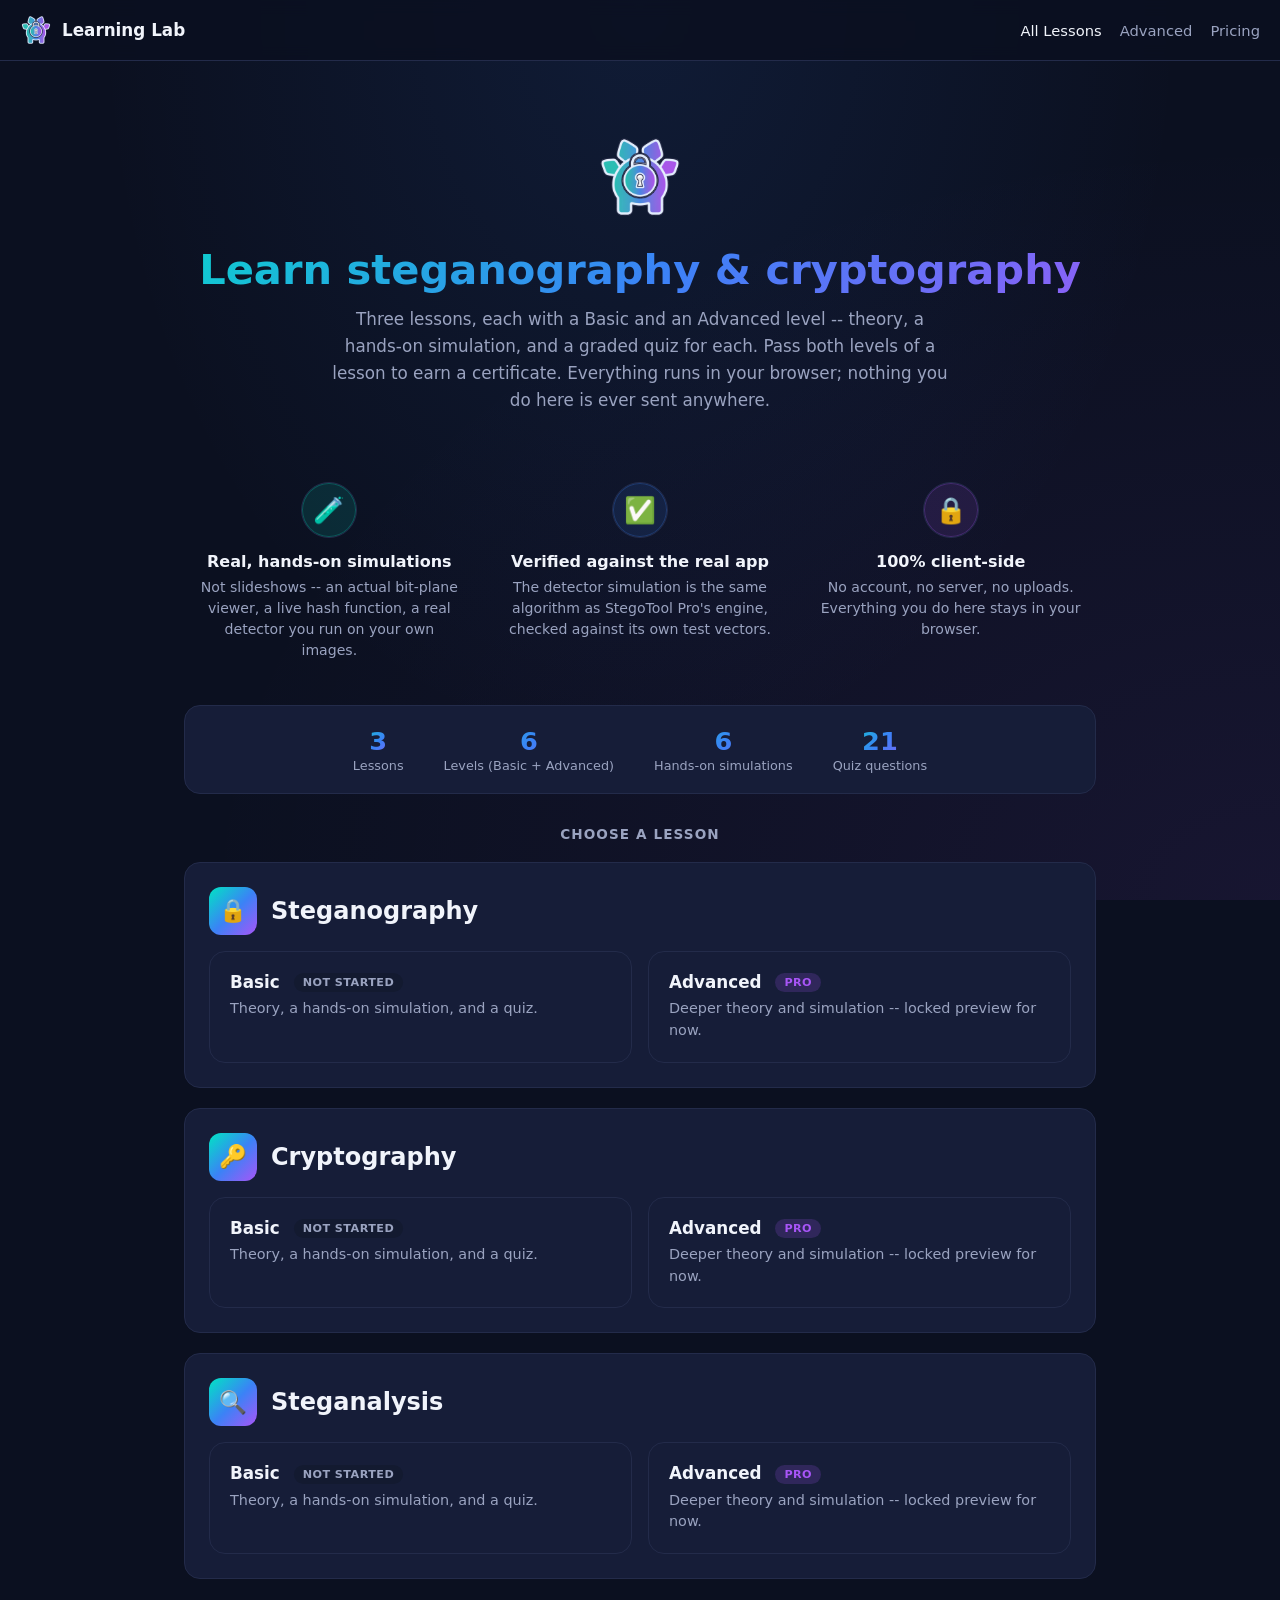
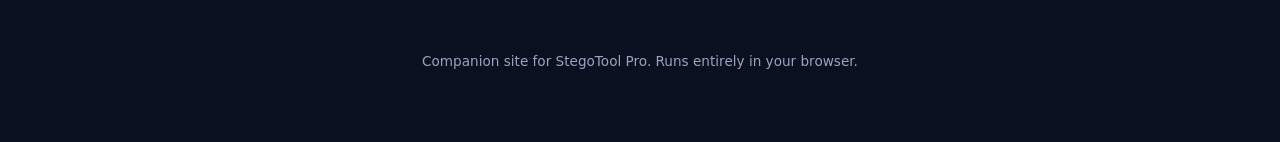
==== index.html @ da10e9cb "Add StegoTool Pro Learning Lab static site" ====
<!DOCTYPE html>
<html lang="en">
<head>
<meta charset="UTF-8">
<meta name="viewport" content="width=device-width, initial-scale=1.0">
<meta http-equiv="Cache-Control" content="no-cache, no-store, must-revalidate">
<title>StegoTool Pro Learning Lab</title>
<link rel="stylesheet" href="styles.css?v=2">
</head>
<body>

<nav class="site-nav">
  <a href="index.html" class="brand"><img src="assets/logo.png" alt=""> Learning Lab</a>
  <ul class="nav-links">
    <li><a href="index.html" class="active">All Lessons</a></li>
    <li><a href="advanced.html">Advanced</a></li>
    <li><a href="pricing.html">Pricing</a></li>
  </ul>
</nav>

<section class="hero">
  <img class="logo" src="assets/logo.png" alt="StegoTool Pro">
  <h1>Learn steganography &amp; cryptography</h1>
  <p>
    Three lessons, each with a Basic and an Advanced level -- theory, a hands-on
    simulation, and a graded quiz for each. Pass both levels of a lesson to earn a
    certificate. Everything runs in your browser; nothing you do here is ever sent
    anywhere.
  </p>
</section>

<div class="container">
  <div class="feature-row">
    <div class="feature-item">
      <div class="feature-icon tone-teal">🧪</div>
      <h3>Real, hands-on simulations</h3>
      <p>Not slideshows -- an actual bit-plane viewer, a live hash function, a real detector you run on your own images.</p>
    </div>
    <div class="feature-item">
      <div class="feature-icon tone-blue">✅</div>
      <h3>Verified against the real app</h3>
      <p>The detector simulation is the same algorithm as StegoTool Pro's engine, checked against its own test vectors.</p>
    </div>
    <div class="feature-item">
      <div class="feature-icon tone-purple">🔒</div>
      <h3>100% client-side</h3>
      <p>No account, no server, no uploads. Everything you do here stays in your browser.</p>
    </div>
  </div>

  <div id="stats-bar" class="stats-bar"></div>

  <p class="section-heading">Choose a lesson</p>
  <div id="lessons-list"></div>
</div>

<footer>
  <p>Companion site for StegoTool Pro. Runs entirely in your browser.</p>
</footer>

<script src="js/lessons-data.js?v=2"></script>
<script src="js/progress.js?v=2"></script>
<script>
  const listEl = document.getElementById("lessons-list");

  // Real numbers computed from the actual content -- not fabricated stats.
  (function renderStats() {
    const lessonIds = Object.keys(LESSONS);
    let totalQuestions = 0, totalSimulations = 0;
    lessonIds.forEach((id) => {
      totalQuestions += LESSONS[id].basic.quiz.length + LESSONS[id].advanced.quiz.length;
      totalSimulations += 2; // one per level
    });
    const stats = [
      [lessonIds.length, "Lessons"],
      [lessonIds.length * 2, "Levels (Basic + Advanced)"],
      [totalSimulations, "Hands-on simulations"],
      [totalQuestions, "Quiz questions"]
    ];
    document.getElementById("stats-bar").innerHTML = stats.map(([value, label]) => `
      <div><div class="stat-value">${value}</div><div class="stat-label">${label}</div></div>
    `).join("");
  })();

  function levelStatusBadge(lessonId, level) {
    const result = getLevelResult(lessonId, level);
    if (!result) return `<span class="badge" style="background: var(--bg-elevated); color: var(--text-muted);">Not started</span>`;
    if (result.passed) return `<span class="badge badge-free">Passed (${Math.round(result.percent * 100)}%)</span>`;
    return `<span class="badge" style="background: rgba(251,191,36,0.15); color: var(--warning);">Attempted (${Math.round(result.percent * 100)}%)</span>`;
  }

  Object.entries(LESSONS).forEach(([id, lesson]) => {
    const complete = isLessonComplete(id);
    const card = document.createElement("div");
    card.className = "card";
    card.innerHTML = `
      <div style="display:flex; align-items:center; gap: 14px; margin-bottom: 16px;">
        <div class="lesson-icon-badge">${lesson.icon}</div>
        <h2 style="margin: 0;">${lesson.title}</h2>
        ${complete ? `<span class="badge badge-free">🎓 Certified</span>` : ""}
      </div>
      <div class="card-grid" style="grid-template-columns: 1fr 1fr;">
        <a class="tile" href="lesson.html?lesson=${id}&level=basic">
          <h3>Basic ${levelStatusBadge(id, "basic")}</h3>
          <p>Theory, a hands-on simulation, and a quiz.</p>
        </a>
        <a class="tile" href="lesson.html?lesson=${id}&level=advanced">
          <h3>Advanced <span class="badge badge-pro">Pro</span></h3>
          <p>Deeper theory and simulation -- locked preview for now.</p>
        </a>
      </div>
      ${complete ? `<p style="margin-top:12px;"><a class="btn btn-outline" href="certificate.html?lesson=${id}">🎓 View your certificate</a></p>` : ""}
    `;
    listEl.appendChild(card);
  });
</script>
</body>
</html>
---- styles.css ----
:root {
  --bg: #0b1020;
  --bg-elevated: #131a30;
  --card: #161d38;
  --card-border: #232b4a;
  --text: #f1f4fb;
  --text-muted: #9aa3c0;
  --teal: #00e5c3;
  --blue: #3b82f6;
  --purple: #a855f7;
  --gradient: linear-gradient(135deg, var(--teal), var(--blue) 52%, var(--purple));
  --success: #34d399;
  --warning: #fbbf24;
  --danger: #f87171;
  --radius: 16px;
  --radius-sm: 10px;
  --max-width: 960px;
}

* { box-sizing: border-box; }

html, body {
  margin: 0;
  padding: 0;
  background: var(--bg);
  color: var(--text);
  font-family: "Segoe UI", system-ui, -apple-system, Roboto, sans-serif;
  scroll-behavior: smooth;
}

body {
  background-image:
    radial-gradient(ellipse at top, rgba(59, 130, 246, 0.10), transparent 60%),
    radial-gradient(ellipse at bottom right, rgba(168, 85, 247, 0.08), transparent 60%);
  background-attachment: fixed;
}

a { color: var(--blue); }
a:hover { color: var(--teal); }

.container {
  max-width: var(--max-width);
  margin: 0 auto;
  padding: 0 24px;
}

/* ---- Nav ---- */
nav.site-nav {
  display: flex;
  align-items: center;
  justify-content: space-between;
  flex-wrap: wrap;
  gap: 10px 16px;
  padding: 14px 20px;
  border-bottom: 1px solid var(--card-border);
  backdrop-filter: blur(8px);
  position: sticky;
  top: 0;
  background: rgba(11, 16, 32, 0.85);
  z-index: 10;
}

.brand {
  display: flex;
  align-items: center;
  gap: 10px;
  text-decoration: none;
  color: var(--text);
  font-weight: 700;
  font-size: 1.05rem;
}

.brand img { width: 32px; height: 32px; }

.nav-links {
  display: flex;
  flex-wrap: wrap;
  gap: 8px 18px;
  list-style: none;
  margin: 0;
  padding: 0;
}

.nav-links a {
  color: var(--text-muted);
  text-decoration: none;
  font-size: 0.92rem;
  font-weight: 500;
  white-space: nowrap;
}

.nav-links a:hover, .nav-links a.active { color: var(--text); }

@media (max-width: 640px) {
  nav.site-nav { justify-content: center; text-align: center; }
  .nav-links { justify-content: center; width: 100%; gap: 6px 14px; }
  .nav-links a { font-size: 0.85rem; }
  .brand { font-size: 1rem; }
}

/* ---- Hero ---- */
.hero {
  text-align: center;
  padding: 72px 24px 48px;
}

.hero img.logo { width: 88px; height: 88px; margin-bottom: 20px; }

.hero h1 {
  font-size: clamp(1.8rem, 4vw, 2.6rem);
  margin: 0 0 12px;
  background: var(--gradient);
  -webkit-background-clip: text;
  background-clip: text;
  color: transparent;
}

.hero p {
  color: var(--text-muted);
  font-size: 1.05rem;
  max-width: 620px;
  margin: 0 auto;
  line-height: 1.6;
}

/* ---- Feature row + stats bar ---- */
.feature-row {
  display: grid;
  grid-template-columns: repeat(auto-fit, minmax(220px, 1fr));
  gap: 20px;
  margin: 8px 0 32px;
}
.feature-item { text-align: center; padding: 12px; }
.feature-icon {
  width: 56px; height: 56px;
  margin: 0 auto 14px;
  border-radius: 50%;
  display: flex; align-items: center; justify-content: center;
  font-size: 1.6rem;
  border: 1px solid var(--card-border);
}
.feature-icon.tone-teal { background: rgba(0, 229, 195, 0.12); box-shadow: 0 0 0 1px rgba(0,229,195,0.25) inset; }
.feature-icon.tone-blue { background: rgba(59, 130, 246, 0.12); box-shadow: 0 0 0 1px rgba(59,130,246,0.25) inset; }
.feature-icon.tone-purple { background: rgba(168, 85, 247, 0.12); box-shadow: 0 0 0 1px rgba(168,85,247,0.25) inset; }

.section-heading {
  text-align: center;
  font-size: 0.85rem;
  font-weight: 700;
  letter-spacing: 0.08em;
  text-transform: uppercase;
  color: var(--text-muted);
  margin: 8px 0 20px;
}

.lesson-icon-badge {
  width: 48px; height: 48px;
  border-radius: 12px;
  background: var(--gradient);
  display: flex; align-items: center; justify-content: center;
  font-size: 1.4rem;
  flex-shrink: 0;
}
.feature-item h3 { margin: 0 0 6px; font-size: 1rem; }
.feature-item p { margin: 0; color: var(--text-muted); font-size: 0.88rem; line-height: 1.5; }

.stats-bar {
  display: flex;
  justify-content: center;
  gap: 40px;
  flex-wrap: wrap;
  padding: 20px 24px;
  border-radius: var(--radius);
  background: var(--card);
  border: 1px solid var(--card-border);
  margin-bottom: 32px;
  text-align: center;
}
.stats-bar .stat-value {
  font-size: 1.6rem;
  font-weight: 700;
  background: var(--gradient);
  -webkit-background-clip: text;
  background-clip: text;
  color: transparent;
}
.stats-bar .stat-label { color: var(--text-muted); font-size: 0.8rem; margin-top: 2px; }

/* ---- Cards / Sections ---- */
.card {
  background: var(--card);
  border: 1px solid var(--card-border);
  border-radius: var(--radius);
  padding: 24px;
  margin-bottom: 20px;
}

.card h2 { margin-top: 0; }
.card h3 { color: var(--text); }

.card-grid {
  display: grid;
  grid-template-columns: repeat(auto-fit, minmax(240px, 1fr));
  gap: 16px;
}

.tile {
  background: var(--card);
  border: 1px solid var(--card-border);
  border-radius: var(--radius);
  padding: 20px;
  text-decoration: none;
  color: var(--text);
  display: block;
  transition: border-color 0.15s ease, transform 0.15s ease;
}

.tile:hover { border-color: var(--blue); transform: translateY(-2px); }

.tile .icon {
  width: 40px;
  height: 40px;
  border-radius: var(--radius-sm);
  background: var(--gradient);
  display: flex;
  align-items: center;
  justify-content: center;
  font-size: 1.2rem;
  margin-bottom: 12px;
}

.tile h3 { margin: 0 0 6px; font-size: 1.05rem; }
.tile p { margin: 0; color: var(--text-muted); font-size: 0.9rem; line-height: 1.5; }

.badge {
  display: inline-block;
  font-size: 0.7rem;
  font-weight: 700;
  letter-spacing: 0.04em;
  text-transform: uppercase;
  padding: 3px 9px;
  border-radius: 999px;
  margin-left: 8px;
  vertical-align: middle;
}

.badge-free { background: rgba(52, 211, 153, 0.15); color: var(--success); }
.badge-pro { background: rgba(168, 85, 247, 0.18); color: var(--purple); }

/* ---- Buttons ---- */
.btn {
  display: inline-flex;
  align-items: center;
  gap: 8px;
  padding: 12px 22px;
  border-radius: 999px;
  font-weight: 600;
  font-size: 0.95rem;
  text-decoration: none;
  border: none;
  cursor: pointer;
}

.btn-primary {
  background: var(--gradient);
  color: #06111f;
}

.btn-outline {
  background: transparent;
  border: 1px solid var(--card-border);
  color: var(--text);
}

.btn-outline:hover { border-color: var(--blue); }
.btn:disabled { opacity: 0.5; cursor: not-allowed; }

/* ---- Locked / Pro content ---- */
.locked {
  position: relative;
  filter: blur(3px);
  pointer-events: none;
  user-select: none;
}

.lock-overlay {
  position: absolute;
  inset: 0;
  display: flex;
  flex-direction: column;
  align-items: center;
  justify-content: center;
  gap: 12px;
  text-align: center;
  padding: 24px;
}

.lock-overlay-wrap { position: relative; }

/* ---- Quiz ---- */
.quiz-option {
  display: block;
  width: 100%;
  text-align: left;
  padding: 14px 16px;
  margin-bottom: 8px;
  border-radius: var(--radius-sm);
  border: 1px solid var(--card-border);
  background: var(--bg-elevated);
  color: var(--text);
  cursor: pointer;
  font-size: 0.95rem;
}

.quiz-option:hover { border-color: var(--blue); }
.quiz-option.correct { border-color: var(--success); background: rgba(52, 211, 153, 0.1); }
.quiz-option.incorrect { border-color: var(--danger); background: rgba(248, 113, 113, 0.1); }

.note {
  border-radius: var(--radius-sm);
  padding: 14px 16px;
  font-size: 0.9rem;
  line-height: 1.55;
  background: var(--bg-elevated);
  border: 1px solid var(--card-border);
  color: var(--text-muted);
}

.note-warning { border-color: rgba(251, 191, 36, 0.4); color: #fde68a; }

footer {
  text-align: center;
  padding: 40px 24px 60px;
  color: var(--text-muted);
  font-size: 0.85rem;
}

footer a { color: var(--text-muted); }

/* ---- Theory diagrams ---- */
.diagram {
  width: 100%;
  max-width: 480px;
  display: block;
  margin: 16px auto;
  background: var(--bg-elevated);
  border: 1px solid var(--card-border);
  border-radius: var(--radius-sm);
  padding: 8px;
}
.d-label { fill: var(--text); font-size: 13px; font-weight: 600; }
.d-hint { fill: var(--text-muted); font-size: 11px; }
.d-hint-strong { fill: var(--teal); font-size: 12px; font-weight: 600; }
.d-bit { fill: var(--text); font-size: 16px; font-weight: 700; font-family: monospace; }

/* ---- Simulations (shared across lesson pages) ---- */
.drop-zone {
  border: 2px dashed var(--card-border);
  border-radius: var(--radius);
  padding: 40px 24px;
  text-align: center;
  cursor: pointer;
  color: var(--text-muted);
}
.drop-zone.dragover { border-color: var(--blue); color: var(--text); }

.canvas-row {
  display: flex;
  gap: 20px;
  flex-wrap: wrap;
  justify-content: center;
  margin-top: 16px;
}
.canvas-col { text-align: center; }
.canvas-col canvas, .canvas-col img {
  max-width: 100%;
  border-radius: var(--radius-sm);
  border: 1px solid var(--card-border);
  background: #000;
}
.canvas-col p { color: var(--text-muted); font-size: 0.85rem; margin: 8px 0 0; }

.controls { display: flex; gap: 20px; align-items: center; flex-wrap: wrap; margin: 12px 0; }
.sim-hint { color: var(--text-muted); font-size: 0.9rem; line-height: 1.5; }

select, input[type="range"], input[type="text"], textarea {
  accent-color: var(--blue);
  background: var(--bg-elevated);
  color: var(--text);
  border: 1px solid var(--card-border);
  border-radius: var(--radius-sm);
  padding: 8px 12px;
  font-family: inherit;
}

code, pre {
  background: var(--bg-elevated);
  border-radius: 6px;
  padding: 2px 6px;
  font-size: 0.88em;
}

pre { padding: 14px; overflow-x: auto; }
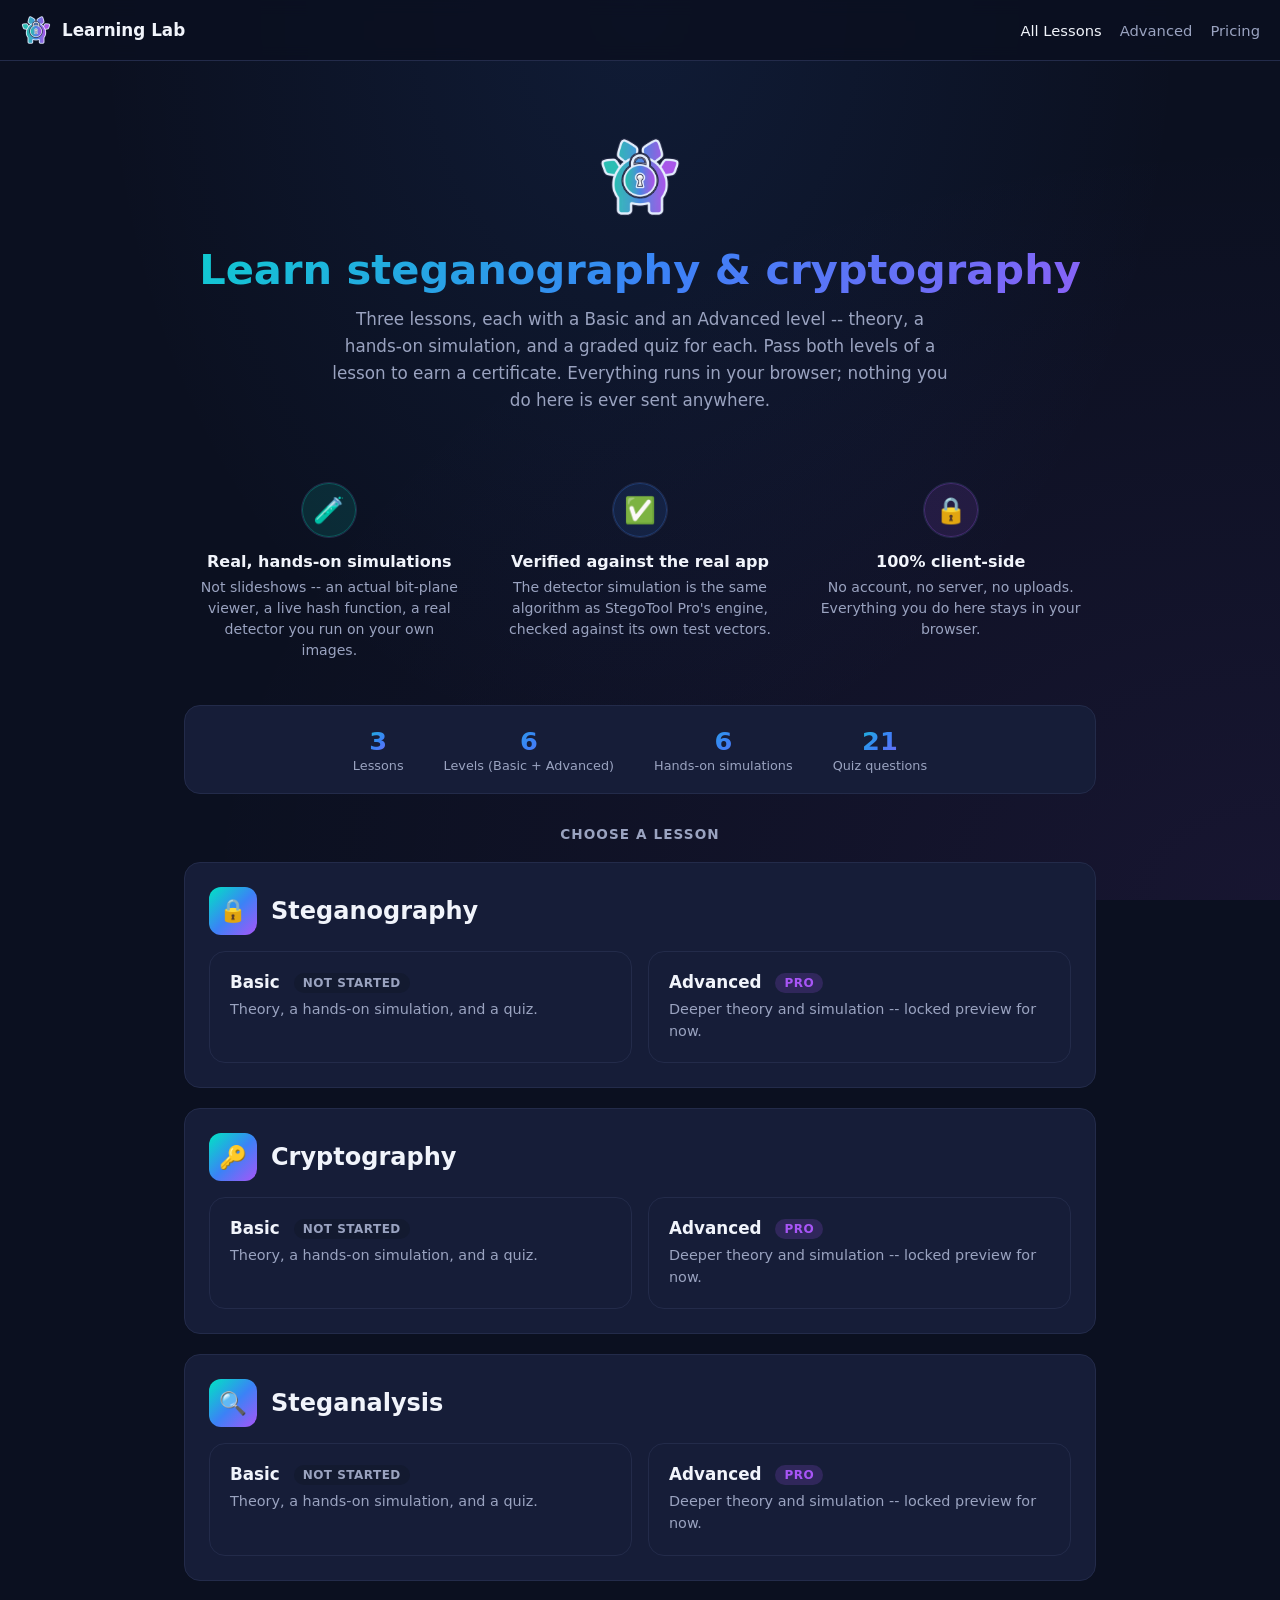
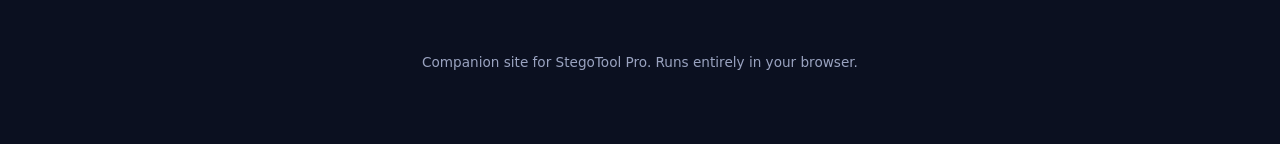
==== commit 4bacf409: "Make the site mobile friendly: stacked layouts, larger tap targets, no horizontal overflow" ====
--- a/index.html
+++ b/index.html
@@ -5,7 +5,7 @@
 <meta name="viewport" content="width=device-width, initial-scale=1.0">
 <meta http-equiv="Cache-Control" content="no-cache, no-store, must-revalidate">
 <title>StegoTool Pro Learning Lab</title>
-<link rel="stylesheet" href="styles.css?v=2">
+<link rel="stylesheet" href="styles.css?v=3">
 </head>
 <body>
 
@@ -99,7 +99,7 @@
         <h2 style="margin: 0;">${lesson.title}</h2>
         ${complete ? `<span class="badge badge-free">🎓 Certified</span>` : ""}
       </div>
-      <div class="card-grid" style="grid-template-columns: 1fr 1fr;">
+      <div class="card-grid grid-2">
         <a class="tile" href="lesson.html?lesson=${id}&level=basic">
           <h3>Basic ${levelStatusBadge(id, "basic")}</h3>
           <p>Theory, a hands-on simulation, and a quiz.</p>
--- a/styles.css
+++ b/styles.css
@@ -1,4 +1,5 @@
 :root {
+  color-scheme: dark;
   --bg: #0b1020;
   --bg-elevated: #131a30;
   --card: #161d38;
@@ -26,7 +27,11 @@
   color: var(--text);
   font-family: "Segoe UI", system-ui, -apple-system, Roboto, sans-serif;
   scroll-behavior: smooth;
-}
+  -webkit-text-size-adjust: 100%;
+  text-size-adjust: 100%;
+}
+
+body { overflow-wrap: break-word; }
 
 body {
   background-image:
@@ -204,6 +209,10 @@
   gap: 16px;
 }
 
+/* Fixed two-column grid (Basic/Advanced tiles, Free/Pro plans). Collapses to
+   one column on phones -- see the mobile block at the end of this file. */
+.card-grid.grid-2 { grid-template-columns: 1fr 1fr; }
+
 .tile {
   background: var(--card);
   border: 1px solid var(--card-border);
@@ -234,7 +243,7 @@
 
 .badge {
   display: inline-block;
-  font-size: 0.7rem;
+  font-size: 0.75rem;
   font-weight: 700;
   letter-spacing: 0.04em;
   text-transform: uppercase;
@@ -401,3 +410,79 @@
 }
 
 pre { padding: 14px; overflow-x: auto; }
+
+/* ---- Mobile ---- */
+/* Everything below only changes layout/sizing on narrow screens; the desktop
+   look above is untouched. */
+@media (max-width: 640px) {
+  /* The two-row nav was sticky and ate ~90px of every phone screen. */
+  nav.site-nav { position: static; padding: 10px 12px; }
+  .nav-links { gap: 0 4px; }
+  .brand { min-height: 44px; }
+  /* Comfortable tap targets (the text links were ~18px tall). */
+  .nav-links a {
+    display: inline-flex;
+    align-items: center;
+    min-height: 44px;
+    padding: 0 10px;
+  }
+
+  /* iOS repaints fixed backgrounds on every scroll frame; let it scroll. */
+  body { background-attachment: scroll; }
+
+  .container { padding: 0 16px; }
+  .hero { padding: 36px 16px 28px; }
+  .hero img.logo { width: 72px; height: 72px; margin-bottom: 14px; }
+  .hero p { font-size: 1rem; }
+
+  .card { padding: 18px 16px; }
+  .tile { padding: 16px; }
+
+  .card-grid.grid-2 { grid-template-columns: 1fr; }
+
+  .stats-bar {
+    display: grid;
+    grid-template-columns: 1fr 1fr;
+    gap: 18px 12px;
+    padding: 18px 12px;
+  }
+
+  .btn {
+    min-height: 44px;
+    justify-content: center;
+  }
+
+  .quiz-option { padding: 14px; min-height: 48px; }
+
+  .drop-zone { padding: 28px 16px; }
+
+  .controls { gap: 12px; }
+  .canvas-row { gap: 14px; }
+
+  /* 16px+ stops iOS Safari zooming the page when a field is focused, and the
+     taller boxes are easier to hit with a thumb. */
+  select, input[type="text"], textarea {
+    font-size: 16px;
+    min-height: 44px;
+  }
+  input[type="range"] { min-height: 44px; width: 100%; }
+  input[type="checkbox"], input[type="radio"] { width: 22px; height: 22px; flex-shrink: 0; }
+  /* The label is the real tap target for a checkbox/radio. */
+  label:has(input[type="checkbox"]), label:has(input[type="radio"]) {
+    display: inline-flex;
+    align-items: center;
+    gap: 10px;
+    min-height: 44px;
+  }
+  .note a { display: inline-block; padding: 10px 0; }
+
+  /* Long unbroken strings (hex keys, hashes) must wrap, not widen the page. */
+  code, pre, .card p, .card li { overflow-wrap: anywhere; }
+
+  footer { padding: 28px 16px 40px; }
+}
+
+@media (max-width: 360px) {
+  .nav-links a { padding: 0 8px; }
+  .hero h1 { font-size: 1.6rem; }
+}
